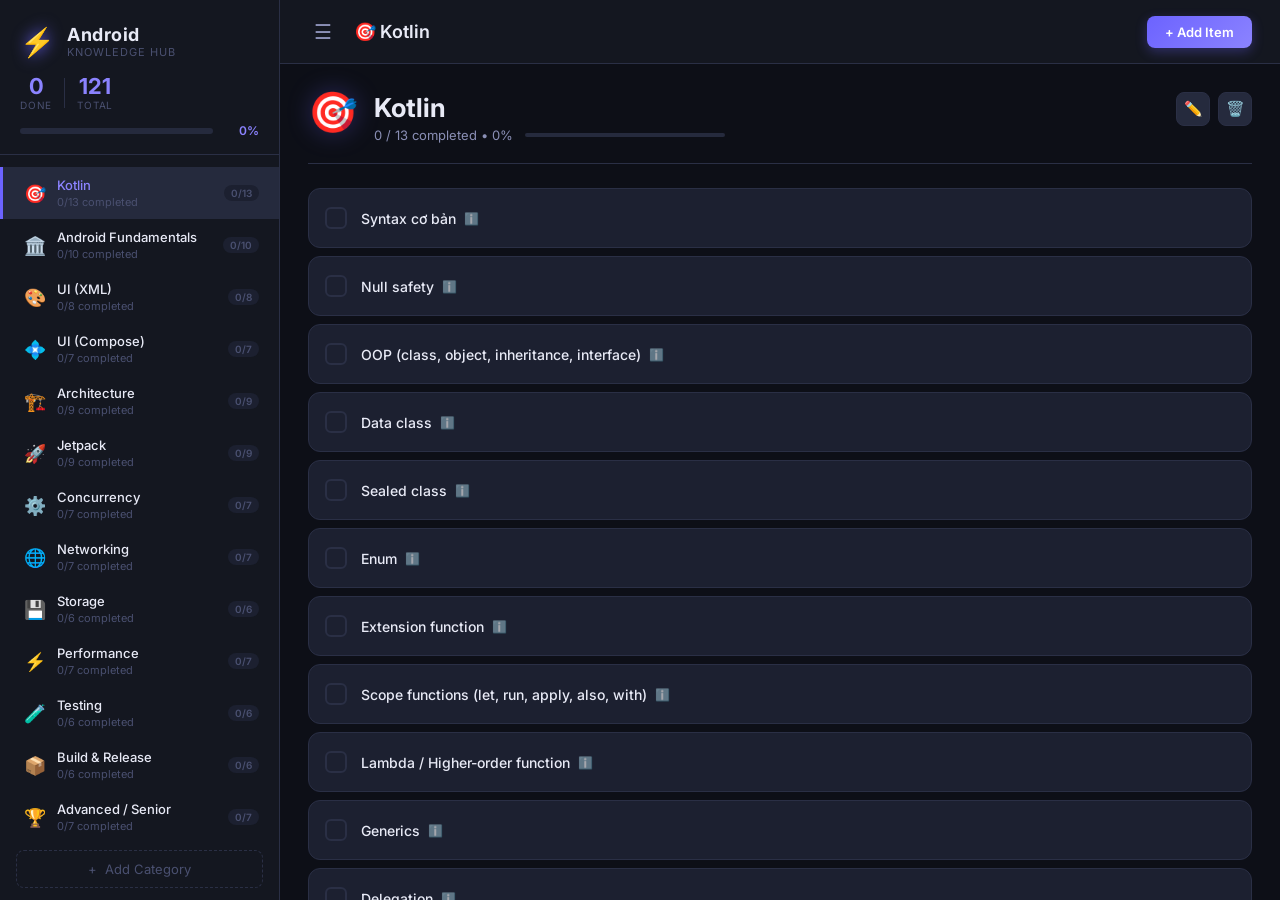
==== client/index.html @ 264c54b3 "feat: add design patterns section and improve UI/UX with loading states" ====
<!DOCTYPE html>
<html lang="vi">
<head>
  <meta charset="UTF-8" />
  <meta name="viewport" content="width=device-width, initial-scale=1.0" />
  <title>Android Full Knowledge List</title>
  <link rel="preconnect" href="https://fonts.googleapis.com" />
  <link rel="preconnect" href="https://fonts.gstatic.com" crossorigin />
  <link href="https://fonts.googleapis.com/css2?family=Inter:wght@300;400;500;600;700&family=Fira+Code:wght@400;500&display=swap" rel="stylesheet" />
  <link rel="stylesheet" href="styles/main.css" />
</head>
<body>
  <!-- Sidebar -->
  <aside id="sidebar">
    <div class="sidebar-header">
      <div class="logo">
        <span class="logo-icon">⚡</span>
        <div style="flex: 1;">
          <div class="logo-title">Android</div>
          <div class="logo-sub">Knowledge Hub</div>
        </div>
        <button class="sidebar-close-btn" id="sidebar-close-btn">✕</button>
      </div>
      <div class="sidebar-stats">
        <div class="stat-item">
          <span id="stat-done">0</span>
          <span class="stat-label">Done</span>
        </div>
        <div class="stat-divider"></div>
        <div class="stat-item">
          <span id="stat-total">0</span>
          <span class="stat-label">Total</span>
        </div>
      </div>
      <div class="overall-progress">
        <div class="progress-bar-bg">
          <div class="progress-bar-fill" id="overall-progress-fill"></div>
        </div>
        <span class="progress-pct" id="overall-progress-pct">0%</span>
      </div>
    </div>

    <nav class="sidebar-nav" id="sidebar-nav">
      <!-- JS rendered -->
    </nav>

    <button class="btn-add-category" id="btn-add-category">
      <span>+</span> Add Category
    </button>
  </aside>

  <!-- Main Content -->
  <main id="main">
    <header class="topbar">
      <button class="hamburger" id="hamburger" title="Toggle sidebar">☰</button>
      <div class="topbar-title" id="topbar-title">Select a category</div>
      <div class="topbar-actions">
        <button class="btn-primary" id="btn-add-item">+ Add Item</button>
      </div>
    </header>

    <div class="content-area" id="content-area">
      <div class="welcome-screen">
        <div class="welcome-icon">📱</div>
        <h1>Android Full Knowledge List</h1>
        <p>Chọn một danh mục bên trái để xem và quản lý danh sách kiến thức.</p>
      </div>
    </div>
  </main>

  <!-- Modal: Add / Edit Item -->
  <div class="modal-overlay" id="modal-item" role="dialog" aria-modal="true">
    <div class="modal">
      <div class="modal-header">
        <h2 id="modal-item-title">Add Item</h2>
        <button class="modal-close" id="modal-item-close">✕</button>
      </div>
      <div class="modal-body">
        <label class="form-label">Tên mục <span class="required">*</span></label>
        <input class="form-input" type="text" id="item-name-input" placeholder="Nhập tên kiến thức..." />
        <label class="form-label" style="margin-top:16px">Ghi chú / Note</label>
        <textarea class="form-textarea" id="item-note-input" placeholder="Ghi chú chi tiết, ví dụ, link tham khảo..."></textarea>
      </div>
      <div class="modal-footer">
        <button class="btn-secondary" id="modal-item-cancel">Hủy</button>
        <button class="btn-primary" id="modal-item-save">Lưu</button>
      </div>
    </div>
  </div>

  <!-- Modal: Note Viewer -->
  <div class="modal-overlay" id="modal-note" role="dialog" aria-modal="true">
    <div class="modal modal-note-view">
      <div class="modal-header">
        <h2 id="modal-note-title">Note</h2>
        <button class="modal-close" id="modal-note-close">✕</button>
      </div>
      <div class="modal-body">
        <div class="note-content" id="modal-note-content"></div>
      </div>
      <div class="modal-footer">
        <button class="btn-primary" id="modal-note-edit">Sửa</button>
      </div>
    </div>
  </div>

  <!-- Modal: Add / Edit Category -->
  <div class="modal-overlay" id="modal-category" role="dialog" aria-modal="true">
    <div class="modal">
      <div class="modal-header">
        <h2 id="modal-category-title">Add Category</h2>
        <button class="modal-close" id="modal-category-close">✕</button>
      </div>
      <div class="modal-body">
        <label class="form-label">Tên danh mục <span class="required">*</span></label>
        <input class="form-input" type="text" id="category-name-input" placeholder="Nhập tên danh mục..." />
        <label class="form-label" style="margin-top:16px">Biểu tượng (emoji)</label>
        <input class="form-input" type="text" id="category-icon-input" placeholder="📦" maxlength="4" />
      </div>
      <div class="modal-footer">
        <button class="btn-secondary" id="modal-category-cancel">Hủy</button>
        <button class="btn-primary" id="modal-category-save">Lưu</button>
      </div>
    </div>
  </div>

  <!-- Confirm Delete -->
  <div class="modal-overlay" id="modal-confirm" role="dialog" aria-modal="true">
    <div class="modal modal-sm">
      <div class="modal-header">
        <h2>Xác nhận xoá</h2>
        <button class="modal-close" id="modal-confirm-close">✕</button>
      </div>
      <div class="modal-body">
        <p id="modal-confirm-msg">Bạn có chắc muốn xoá mục này?</p>
      </div>
      <div class="modal-footer">
        <button class="btn-secondary" id="modal-confirm-cancel">Hủy</button>
        <button class="btn-danger" id="modal-confirm-ok">Xoá</button>
      </div>
    </div>
  </div>

  <!-- Modal: Item Detail -->
  <div class="modal-overlay" id="modal-detail" role="dialog" aria-modal="true">
    <div class="modal modal-detail-view">
      <div class="modal-header detail-header">
        <div class="detail-header-left">
          <span class="detail-badge">📖 Chi tiết</span>
          <h2 id="modal-detail-title">Detail</h2>
        </div>
        <button class="modal-close" id="modal-detail-close">✕</button>
      </div>
      <div class="modal-body detail-body">
        <div class="detail-summary-box" id="detail-summary-box">
          <p id="detail-summary"></p>
        </div>
        <div class="detail-section" id="detail-points-section">
          <h3 class="detail-section-title">⚡ Điểm quan trọng</h3>
          <ul class="detail-points" id="detail-points"></ul>
        </div>
        <div class="detail-section" id="detail-tips-section">
          <h3 class="detail-section-title">🎯 Interview Tips</h3>
          <ul class="detail-tips" id="detail-tips"></ul>
          <button class="btn-secondary btn-sm" id="btn-add-tip" style="margin-top: 12px; font-size: 12px;">+ Thêm câu hỏi interview</button>
        </div>
        <div class="detail-link-row">
          <a id="detail-source-link" href="#" target="_blank" rel="noopener" class="detail-link">
            🔗 Xem tài liệu đầy đủ →
          </a>
        </div>
      </div>
    </div>
  </div>

  <!-- Modal: Generic Input (For Custom Tips & Answers) -->
  <div class="modal-overlay" id="modal-input" role="dialog" aria-modal="true">
    <div class="modal">
      <div class="modal-header">
        <h2 id="modal-input-title">Input Dialog</h2>
        <button class="modal-close" id="modal-input-close">✕</button>
      </div>
      <div class="modal-body">
        <label class="form-label" id="modal-input-label">Nội dung <span class="required">*</span></label>
        <textarea class="form-textarea" id="modal-input-textarea" placeholder="Nhập văn bản..."></textarea>
      </div>
      <div class="modal-footer">
        <button class="btn-secondary" id="modal-input-cancel">Hủy</button>
        <button class="btn-primary" id="modal-input-save">Lưu</button>
      </div>
    </div>
  </div>

  <!-- Loading Overlay -->
  <div class="loading-overlay" id="loading-overlay">
    <div class="spinner"></div>
    <div class="loading-text" id="loading-text">Đang tải dữ liệu...</div>
  </div>

  <!-- Toast -->
  <div class="toast" id="toast"></div>

  <script type="module" src="src/data/defaultData.js"></script>
  <script type="module" src="src/data/itemDetails.js"></script>
  <script type="module" src="src/app.js"></script>
</body>
</html>
---- client/styles/main.css ----
/* =============================================
   RESET & BASE
   ============================================= */
*, *::before, *::after { box-sizing: border-box; margin: 0; padding: 0; }

:root {
  --bg-base:       #0d0f17;
  --bg-surface:    #141720;
  --bg-card:       #1c2030;
  --bg-hover:      #252a3d;
  --border:        #2a2f45;
  --accent:        #6c63ff;
  --accent-light:  #8b83ff;
  --accent-glow:   rgba(108, 99, 255, 0.3);
  --green:         #22d3a0;
  --green-light:   rgba(34, 211, 160, 0.15);
  --red:           #ff5470;
  --red-light:     rgba(255, 84, 112, 0.15);
  --yellow:        #fbbf24;
  --text-primary:  #e8eaf6;
  --text-secondary:#8a8fb5;
  --text-muted:    #4a5070;
  --sidebar-w:     280px;
  --radius-sm:     8px;
  --radius-md:     12px;
  --radius-lg:     16px;
  --transition:    0.2s ease;
}

html { font-size: 16px; }

body {
  font-family: 'Inter', sans-serif;
  background: var(--bg-base);
  color: var(--text-primary);
  display: flex;
  height: 100vh;
  overflow: hidden;
}

/* =============================================
   SCROLLBAR
   ============================================= */
::-webkit-scrollbar { width: 6px; height: 6px; }
::-webkit-scrollbar-track { background: transparent; }
::-webkit-scrollbar-thumb { background: var(--border); border-radius: 3px; }
::-webkit-scrollbar-thumb:hover { background: var(--text-muted); }

/* =============================================
   SIDEBAR
   ============================================= */
#sidebar {
  width: var(--sidebar-w);
  min-width: var(--sidebar-w);
  background: var(--bg-surface);
  border-right: 1px solid var(--border);
  display: flex;
  flex-direction: column;
  transition: transform var(--transition), width var(--transition);
  z-index: 100;
  overflow: hidden;
}

#sidebar.collapsed {
  transform: translateX(calc(-1 * var(--sidebar-w)));
  min-width: 0;
  width: 0;
}

.sidebar-header {
  padding: 24px 20px 16px;
  border-bottom: 1px solid var(--border);
}

.logo {
  display: flex;
  align-items: center;
  gap: 12px;
  margin-bottom: 16px;
}

.logo-icon {
  font-size: 28px;
  filter: drop-shadow(0 0 8px var(--accent));
}

.logo-title {
  font-size: 18px;
  font-weight: 700;
  color: var(--text-primary);
  letter-spacing: 0.5px;
}

.logo-sub {
  font-size: 11px;
  color: var(--text-muted);
  letter-spacing: 1px;
  text-transform: uppercase;
}

.sidebar-close-btn {
  display: none; /* Hidden by default */
  background: none;
  border: none;
  color: var(--text-muted);
  font-size: 20px;
  cursor: pointer;
  padding: 4px;
  line-height: 1;
  transition: color var(--transition);
}

.sidebar-close-btn:hover {
  color: var(--text-primary);
}

@media (max-width: 640px) {
  .sidebar-close-btn {
    display: block;
  }
}

.sidebar-stats {
  display: flex;
  align-items: center;
  gap: 12px;
  margin-bottom: 12px;
}

.stat-item {
  display: flex;
  flex-direction: column;
  align-items: center;
}

.stat-item span:first-child {
  font-size: 22px;
  font-weight: 700;
  color: var(--accent-light);
  line-height: 1;
}

.stat-label {
  font-size: 10px;
  color: var(--text-muted);
  text-transform: uppercase;
  letter-spacing: 0.8px;
  margin-top: 2px;
}

.stat-divider {
  width: 1px;
  height: 30px;
  background: var(--border);
  flex-shrink: 0;
}

.overall-progress {
  display: flex;
  align-items: center;
  gap: 10px;
}

.progress-bar-bg {
  flex: 1;
  height: 6px;
  background: var(--bg-hover);
  border-radius: 3px;
  overflow: hidden;
}

.progress-bar-fill {
  height: 100%;
  background: linear-gradient(90deg, var(--accent), var(--accent-light));
  border-radius: 3px;
  width: 0%;
  transition: width 0.5s ease;
}

.progress-pct {
  font-size: 12px;
  font-weight: 600;
  color: var(--accent-light);
  min-width: 36px;
  text-align: right;
}

.sidebar-nav {
  flex: 1;
  overflow-y: auto;
  padding: 12px 0;
}

.nav-item {
  display: flex;
  align-items: center;
  gap: 10px;
  padding: 10px 20px;
  cursor: pointer;
  border-left: 3px solid transparent;
  transition: all var(--transition);
  position: relative;
}

.nav-item:hover {
  background: var(--bg-hover);
}

.nav-item.active {
  background: var(--bg-hover);
  border-left-color: var(--accent);
}

.nav-item-icon {
  font-size: 18px;
  flex-shrink: 0;
  width: 24px;
  text-align: center;
}

.nav-item-info {
  flex: 1;
  min-width: 0;
}

.nav-item-name {
  font-size: 13px;
  font-weight: 500;
  color: var(--text-primary);
  white-space: nowrap;
  overflow: hidden;
  text-overflow: ellipsis;
}

.nav-item.active .nav-item-name {
  color: var(--accent-light);
}

.nav-item-progress {
  font-size: 11px;
  color: var(--text-muted);
  margin-top: 2px;
}

.nav-badge {
  font-size: 10px;
  font-weight: 600;
  padding: 2px 7px;
  border-radius: 10px;
  background: var(--bg-card);
  color: var(--text-muted);
  flex-shrink: 0;
}

.nav-badge.done {
  background: var(--green-light);
  color: var(--green);
}

.btn-add-category {
  margin: 12px 16px;
  padding: 10px 16px;
  background: transparent;
  border: 1px dashed var(--border);
  border-radius: var(--radius-sm);
  color: var(--text-muted);
  font-size: 13px;
  font-family: 'Inter', sans-serif;
  cursor: pointer;
  display: flex;
  align-items: center;
  justify-content: center;
  gap: 8px;
  transition: all var(--transition);
  flex-shrink: 0;
}

.btn-add-category:hover {
  border-color: var(--accent);
  color: var(--accent-light);
  background: var(--accent-glow);
}

/* =============================================
   MAIN CONTENT
   ============================================= */
#main {
  flex: 1;
  display: flex;
  flex-direction: column;
  overflow: hidden;
  min-width: 0;
}

.topbar {
  display: flex;
  align-items: center;
  gap: 16px;
  padding: 0 28px;
  height: 64px;
  background: var(--bg-surface);
  border-bottom: 1px solid var(--border);
  flex-shrink: 0;
}

.hamburger {
  background: none;
  border: none;
  color: var(--text-secondary);
  font-size: 20px;
  cursor: pointer;
  padding: 6px;
  border-radius: var(--radius-sm);
  transition: all var(--transition);
  line-height: 1;
}

.hamburger:hover { background: var(--bg-hover); color: var(--text-primary); }

.topbar-title {
  flex: 1;
  font-size: 18px;
  font-weight: 600;
  color: var(--text-primary);
}

.topbar-actions { display: flex; gap: 10px; align-items: center; }

.content-area {
  flex: 1;
  overflow-y: auto;
  padding: 28px;
}

/* =============================================
   WELCOME SCREEN
   ============================================= */
.welcome-screen {
  display: flex;
  flex-direction: column;
  align-items: center;
  justify-content: center;
  height: 100%;
  text-align: center;
  opacity: 0.5;
}

.welcome-icon { font-size: 64px; margin-bottom: 20px; }
.welcome-screen h1 { font-size: 24px; font-weight: 600; margin-bottom: 12px; }
.welcome-screen p { font-size: 14px; color: var(--text-secondary); }

/* =============================================
   CATEGORY HEADER
   ============================================= */
.category-header {
  display: flex;
  align-items: flex-start;
  gap: 16px;
  margin-bottom: 24px;
  padding-bottom: 20px;
  border-bottom: 1px solid var(--border);
}

.category-header-icon {
  font-size: 40px;
  line-height: 1;
  filter: drop-shadow(0 0 12px var(--accent-glow));
}

.category-header-info { flex: 1; }

.category-header-name {
  font-size: 26px;
  font-weight: 700;
  margin-bottom: 4px;
}

.category-header-meta {
  font-size: 13px;
  color: var(--text-secondary);
  display: flex;
  align-items: center;
  gap: 12px;
}

.cat-progress-bar {
  flex: 1;
  max-width: 200px;
  height: 4px;
  background: var(--bg-hover);
  border-radius: 2px;
  overflow: hidden;
}

.cat-progress-fill {
  height: 100%;
  background: linear-gradient(90deg, var(--accent), var(--green));
  border-radius: 2px;
  transition: width 0.5s ease;
}

.category-actions {
  display: flex;
  gap: 8px;
  align-items: center;
}

/* =============================================
   CHECKLIST ITEMS
   ============================================= */
.checklist {
  display: flex;
  flex-direction: column;
  gap: 8px;
}

.check-item {
  display: flex;
  align-items: center;
  gap: 14px;
  padding: 14px 16px;
  background: var(--bg-card);
  border: 1px solid var(--border);
  border-radius: var(--radius-md);
  transition: all var(--transition);
  cursor: default;
  animation: itemIn 0.25s ease;
}

@keyframes itemIn {
  from { opacity: 0; transform: translateY(8px); }
  to   { opacity: 1; transform: translateY(0); }
}

.check-item:hover {
  border-color: var(--accent);
  background: var(--bg-hover);
  box-shadow: 0 0 0 1px var(--accent-glow);
}

.check-item.done-item {
  opacity: 0.6;
}

.check-item.done-item .item-name {
  text-decoration: line-through;
  color: var(--text-muted);
}

/* Checkbox */
.checkbox {
  width: 22px;
  height: 22px;
  border-radius: 6px;
  border: 2px solid var(--border);
  background: transparent;
  cursor: pointer;
  flex-shrink: 0;
  display: flex;
  align-items: center;
  justify-content: center;
  transition: all var(--transition);
  font-size: 13px;
  color: transparent;
}

.checkbox:hover { border-color: var(--accent); }

.check-item.done-item .checkbox {
  background: var(--green);
  border-color: var(--green);
  color: #fff;
}

.item-body {
  flex: 1;
  min-width: 0;
}

.item-name {
  font-size: 14px;
  font-weight: 500;
  color: var(--text-primary);
  display: flex;
  align-items: center;
  gap: 8px;
}

.item-note-preview {
  font-size: 12px;
  color: var(--text-muted);
  margin-top: 4px;
  white-space: nowrap;
  overflow: hidden;
  text-overflow: ellipsis;
  font-style: italic;
}

.note-badge {
  display: inline-flex;
  align-items: center;
  gap: 4px;
  font-size: 10px;
  padding: 2px 7px;
  border-radius: 10px;
  background: rgba(251, 191, 36, 0.15);
  color: var(--yellow);
  font-weight: 500;
  flex-shrink: 0;
}

.item-actions {
  display: flex;
  gap: 4px;
  opacity: 0;
  transition: opacity var(--transition);
}

.check-item:hover .item-actions { opacity: 1; }

.action-btn {
  width: 30px;
  height: 30px;
  border: none;
  border-radius: var(--radius-sm);
  background: transparent;
  color: var(--text-muted);
  cursor: pointer;
  display: flex;
  align-items: center;
  justify-content: center;
  font-size: 14px;
  transition: all var(--transition);
}

.action-btn:hover { background: var(--bg-hover); color: var(--text-primary); }
.action-btn.note:hover { color: var(--yellow); }
.action-btn.edit:hover { color: var(--accent-light); }
.action-btn.del:hover { color: var(--red); background: var(--red-light); }

/* =============================================
   BUTTONS
   ============================================= */
.btn-primary {
  padding: 8px 18px;
  background: linear-gradient(135deg, var(--accent), var(--accent-light));
  color: #fff;
  border: none;
  border-radius: var(--radius-sm);
  font-size: 13px;
  font-weight: 600;
  font-family: 'Inter', sans-serif;
  cursor: pointer;
  transition: all var(--transition);
  box-shadow: 0 4px 12px var(--accent-glow);
}

.btn-primary:hover {
  transform: translateY(-1px);
  box-shadow: 0 6px 18px var(--accent-glow);
}

.btn-secondary {
  padding: 8px 18px;
  background: var(--bg-hover);
  color: var(--text-secondary);
  border: 1px solid var(--border);
  border-radius: var(--radius-sm);
  font-size: 13px;
  font-weight: 500;
  font-family: 'Inter', sans-serif;
  cursor: pointer;
  transition: all var(--transition);
}

.btn-secondary:hover { border-color: var(--text-secondary); color: var(--text-primary); }

.btn-danger {
  padding: 8px 18px;
  background: var(--red-light);
  color: var(--red);
  border: 1px solid var(--red);
  border-radius: var(--radius-sm);
  font-size: 13px;
  font-weight: 600;
  font-family: 'Inter', sans-serif;
  cursor: pointer;
  transition: all var(--transition);
}

.btn-danger:hover { background: var(--red); color: #fff; }

.btn-icon {
  width: 34px;
  height: 34px;
  border: 1px solid var(--border);
  border-radius: var(--radius-sm);
  background: var(--bg-hover);
  color: var(--text-secondary);
  font-size: 15px;
  cursor: pointer;
  display: flex;
  align-items: center;
  justify-content: center;
  transition: all var(--transition);
}

.btn-icon:hover { border-color: var(--text-secondary); color: var(--text-primary); }
.btn-icon.del:hover { border-color: var(--red); color: var(--red); background: var(--red-light); }
.btn-icon.edit-cat:hover { border-color: var(--accent); color: var(--accent-light); }

/* =============================================
   MODAL
   ============================================= */
.modal-overlay {
  position: fixed;
  inset: 0;
  background: rgba(0,0,0,0.7);
  backdrop-filter: blur(4px);
  z-index: 1000;
  display: flex;
  align-items: center;
  justify-content: center;
  opacity: 0;
  pointer-events: none;
  transition: opacity var(--transition);
}

.modal-overlay.open {
  opacity: 1;
  pointer-events: all;
}

#modal-confirm, #modal-input {
  z-index: 1100;
}

.modal {
  background: var(--bg-card);
  border: 1px solid var(--border);
  border-radius: var(--radius-lg);
  width: 90%;
  max-width: 520px;
  box-shadow: 0 20px 60px rgba(0,0,0,0.5);
  transform: scale(0.95) translateY(10px);
  transition: transform 0.25s ease;
}

.modal-overlay.open .modal {
  transform: scale(1) translateY(0);
}

.modal-sm { max-width: 400px; }
.modal-note-view { max-width: 560px; }

.modal-header {
  display: flex;
  align-items: center;
  justify-content: space-between;
  padding: 20px 24px;
  border-bottom: 1px solid var(--border);
}

.modal-header h2 {
  font-size: 17px;
  font-weight: 600;
}

.modal-close {
  width: 30px;
  height: 30px;
  background: none;
  border: none;
  color: var(--text-muted);
  font-size: 16px;
  cursor: pointer;
  border-radius: var(--radius-sm);
  display: flex;
  align-items: center;
  justify-content: center;
  transition: all var(--transition);
}

.modal-close:hover { background: var(--bg-hover); color: var(--text-primary); }

.modal-body {
  padding: 20px 24px;
}

.modal-footer {
  display: flex;
  justify-content: flex-end;
  gap: 10px;
  padding: 16px 24px;
  border-top: 1px solid var(--border);
}

/* Form */
.form-label {
  display: block;
  font-size: 12px;
  font-weight: 600;
  text-transform: uppercase;
  letter-spacing: 0.8px;
  color: var(--text-secondary);
  margin-bottom: 8px;
}

.required { color: var(--red); }

.form-input {
  width: 100%;
  padding: 10px 14px;
  background: var(--bg-hover);
  border: 1px solid var(--border);
  border-radius: var(--radius-sm);
  color: var(--text-primary);
  font-size: 14px;
  font-family: 'Inter', sans-serif;
  transition: border-color var(--transition);
  outline: none;
}

.form-input:focus { border-color: var(--accent); box-shadow: 0 0 0 3px var(--accent-glow); }

.form-textarea {
  width: 100%;
  padding: 10px 14px;
  background: var(--bg-hover);
  border: 1px solid var(--border);
  border-radius: var(--radius-sm);
  color: var(--text-primary);
  font-size: 14px;
  font-family: 'Inter', sans-serif;
  resize: vertical;
  min-height: 140px;
  outline: none;
  transition: border-color var(--transition);
  line-height: 1.6;
}

.form-textarea:focus { border-color: var(--accent); box-shadow: 0 0 0 3px var(--accent-glow); }

/* Note view */
.note-content {
  font-size: 14px;
  color: var(--text-primary);
  line-height: 1.7;
  white-space: pre-wrap;
  background: var(--bg-hover);
  padding: 16px;
  border-radius: var(--radius-sm);
  border: 1px solid var(--border);
  min-height: 80px;
  font-family: 'Inter', sans-serif;
}

/* =============================================
   TOAST
   ============================================= */
.toast {
  position: fixed;
  bottom: 24px;
  left: 50%;
  transform: translateX(-50%) translateY(20px);
  background: var(--bg-card);
  border: 1px solid var(--border);
  color: var(--text-primary);
  padding: 10px 20px;
  border-radius: 999px;
  font-size: 13px;
  font-weight: 500;
  opacity: 0;
  pointer-events: none;
  transition: all 0.3s ease;
  box-shadow: 0 8px 24px rgba(0,0,0,0.4);
  z-index: 2000;
  white-space: nowrap;
}

.toast.show {
  opacity: 1;
  transform: translateX(-50%) translateY(0);
}

.toast.success { border-color: var(--green); color: var(--green); }
.toast.error   { border-color: var(--red);   color: var(--red);   }

/* =============================================
   DETAIL MODAL
   ============================================= */
.modal-detail-view {
  max-width: 600px;
  max-height: 85vh;
  display: flex;
  flex-direction: column;
}

.modal-detail-view .modal-body {
  overflow-y: auto;
  flex: 1;
}

.detail-header {
  background: linear-gradient(135deg, rgba(108,99,255,0.15), rgba(34,211,160,0.08));
  border-radius: var(--radius-lg) var(--radius-lg) 0 0;
}

.detail-header-left {
  display: flex;
  flex-direction: column;
  gap: 4px;
}

.detail-badge {
  font-size: 10px;
  font-weight: 700;
  text-transform: uppercase;
  letter-spacing: 1px;
  color: var(--accent-light);
  padding: 2px 8px;
  background: var(--accent-glow);
  border-radius: 8px;
  align-self: flex-start;
}

.detail-summary-box {
  background: linear-gradient(135deg, rgba(108,99,255,0.08), rgba(34,211,160,0.05));
  border: 1px solid rgba(108,99,255,0.25);
  border-radius: var(--radius-md);
  padding: 14px 16px;
  margin-bottom: 18px;
}

.detail-summary-box p {
  font-size: 14px;
  line-height: 1.7;
  color: var(--text-primary);
}

.detail-section {
  margin-bottom: 16px;
}

.detail-section-title {
  font-size: 12px;
  font-weight: 700;
  text-transform: uppercase;
  letter-spacing: 0.8px;
  color: var(--text-secondary);
  margin-bottom: 10px;
}

.detail-points,
.detail-tips {
  list-style: none;
  display: flex;
  flex-direction: column;
  gap: 12px;
}

.detail-points li {
  font-size: 13.5px;
  color: var(--text-primary);
  line-height: 1.5;
  padding-left: 20px;
  position: relative;
}

.detail-points li::before {
  content: '⚡';
  position: absolute;
  left: 0;
  font-size: 12px;
}

.tip-item {
  display: flex;
  flex-direction: column;
  background: rgba(251,191,36,0.08);
  border-left: 3px solid var(--yellow);
  border-radius: 0 var(--radius-sm) var(--radius-sm) 0;
  overflow: hidden;
  transition: all var(--transition);
}

.tip-item:hover {
  background: rgba(251,191,36,0.12);
}

.tip-question-row {
  display: flex;
  align-items: flex-start;
  justify-content: space-between;
  padding: 10px 12px;
  gap: 12px;
}

.tip-question-text {
  font-size: 13.5px;
  color: var(--yellow);
  line-height: 1.5;
  flex: 1;
}

.tip-actions {
  display: flex;
  gap: 4px;
  opacity: 0;
  transition: opacity var(--transition);
}

.tip-item:hover .tip-actions {
  opacity: 1;
}

.tip-answer-box {
  padding: 10px 12px;
  background: rgba(0,0,0,0.2);
  border-top: 1px solid rgba(251,191,36,0.1);
  font-size: 13px;
  color: var(--text-primary);
  line-height: 1.6;
  white-space: pre-wrap;
  font-family: 'Inter', sans-serif;
}

.btn-sm {
  padding: 6px 12px;
  font-size: 12px;
}

.detail-link-row {
  margin-top: 18px;
  padding-top: 16px;
  border-top: 1px solid var(--border);
  text-align: right;
}

.detail-link {
  font-size: 13px;
  font-weight: 600;
  color: var(--accent-light);
  text-decoration: none;
  display: inline-flex;
  align-items: center;
  gap: 6px;
  padding: 8px 16px;
  background: var(--accent-glow);
  border: 1px solid rgba(108,99,255,0.4);
  border-radius: var(--radius-sm);
  transition: all var(--transition);
}

.detail-link:hover {
  background: rgba(108,99,255,0.3);
  transform: translateY(-1px);
  box-shadow: 0 4px 12px var(--accent-glow);
}

/* Detail indicator on item name */
.item-name.has-detail {
  cursor: pointer;
}

.item-name.has-detail:hover {
  color: var(--accent-light);
}

.detail-indicator {
  font-size: 12px;
  opacity: 0.6;
  transition: opacity var(--transition);
}

.item-name.has-detail:hover .detail-indicator {
  opacity: 1;
}

/* Info action button */
.action-btn.info:hover {
  color: var(--accent-light);
  background: var(--accent-glow);
}

/* =============================================
   RESPONSIVE
   ============================================= */
@media (max-width: 640px) {
  #sidebar {
    position: fixed;
    height: 100%;
    top: 0;
    left: 0;
    box-shadow: 10px 0 30px rgba(0,0,0,0.5);
    z-index: 1001; /* Above topbar */
  }

  /* Make sure sidebar starts collapsed on mobile */
  #sidebar.collapsed { 
    transform: translateX(-100%); 
    width: var(--sidebar-w); 
    min-width: var(--sidebar-w); 
    visibility: hidden;
  }

  #sidebar:not(.collapsed) {
    transform: translateX(0);
    visibility: visible;
  }

  /* Add an overlay effect when sidebar is open */
  #sidebar:not(.collapsed)::after {
    content: '';
    position: fixed;
    inset: 0;
    left: var(--sidebar-w);
    background: rgba(0,0,0,0.4);
    backdrop-filter: blur(2px);
    z-index: -1;
    pointer-events: none;
  }

  .content-area { padding: 16px; }
  .topbar { padding: 0 16px; }
  
  .category-header {
    flex-direction: column;
    gap: 12px;
  }
  
  .category-header-icon { font-size: 32px; }
  .category-header-name { font-size: 20px; }
  
  .topbar-title {
    font-size: 15px;
    white-space: nowrap;
    overflow: hidden;
    text-overflow: ellipsis;
  }
  
  .modal {
    width: 95%;
    max-height: 90vh;
    overflow-y: auto;
  }
}
/* =============================================
   DESIGN PATTERNS SPECIALIZED UI
   ============================================= */
.pattern-grid {
  display: grid;
  grid-template-columns: repeat(auto-fill, minmax(280px, 1fr));
  gap: 16px;
  animation: fadeIn 0.4s ease;
}

.pattern-card {
  background: var(--bg-card);
  border: 1px solid var(--border);
  border-radius: var(--radius-md);
  padding: 20px;
  transition: all var(--transition);
  display: flex;
  flex-direction: column;
  gap: 12px;
  position: relative;
  overflow: hidden;
}

.pattern-card::before {
  content: '';
  position: absolute;
  top: 0;
  left: 0;
  width: 4px;
  height: 0;
  background: var(--accent);
  transition: height var(--transition);
}

.pattern-card:hover {
  transform: translateY(-4px);
  border-color: var(--accent);
  box-shadow: 0 8px 24px rgba(0,0,0,0.3);
}

.pattern-card:hover::before {
  height: 100%;
}

.pattern-card.done-pattern {
  opacity: 0.7;
}

.pattern-card-header {
  display: flex;
  justify-content: space-between;
  align-items: flex-start;
}

.pattern-type-tag {
  font-size: 10px;
  font-weight: 700;
  text-transform: uppercase;
  padding: 2px 8px;
  border-radius: 4px;
  letter-spacing: 0.5px;
}

.type-creational { background: rgba(79, 142, 247, 0.15); color: #4f8ef7; }
.type-structural  { background: rgba(67, 217, 162, 0.15); color: #43d9a2; }
.type-behavioral  { background: rgba(199, 125, 255, 0.15); color: #c77dff; }

.pattern-card-title {
  font-size: 16px;
  font-weight: 700;
  color: var(--text-primary);
}

.pattern-card-summary {
  font-size: 13px;
  color: var(--text-secondary);
  line-height: 1.5;
}

.pattern-card-chips {
  display: flex;
  flex-wrap: wrap;
  gap: 6px;
}

.pattern-chip {
  font-size: 11px;
  background: var(--bg-hover);
  color: var(--text-muted);
  padding: 2px 8px;
  border-radius: 4px;
  border: 1px solid var(--border);
}

.pattern-card-footer {
  margin-top: auto;
  display: flex;
  justify-content: space-between;
  align-items: center;
  padding-top: 12px;
  border-top: 1px solid var(--border);
}

.pattern-check-btn {
  width: 24px;
  height: 24px;
  border-radius: 50%;
  border: 2px solid var(--border);
  display: flex;
  align-items: center;
  justify-content: center;
  cursor: pointer;
  font-size: 12px;
  color: transparent;
  transition: all var(--transition);
}

.pattern-card.done-pattern .pattern-check-btn {
  background: var(--green);
  border-color: var(--green);
  color: #fff;
}

.pattern-action-btns {
  display: flex;
  gap: 8px;
}

@keyframes fadeIn {
  from { opacity: 0; transform: scale(0.98); }
  to { opacity: 1; transform: scale(1); }
}

/* Code Sample in Detail Modal */
#detail-code-section {
  margin-top: 20px;
}
.detail-code {
  background: #0f1117;
  border: 1px solid var(--border);
  border-radius: var(--radius-sm);
  padding: 16px;
  font-family: 'Fira Code', monospace;
  font-size: 13px;
  line-height: 1.5;
  color: #a9b7d6;
  overflow-x: auto;
  white-space: pre;
}

/* =============================================
   LOADING STATES & SKELETONS
   ============================================= */
.loading-overlay {
  position: fixed;
  inset: 0;
  background: rgba(13, 15, 23, 0.8);
  backdrop-filter: blur(8px);
  z-index: 3000;
  display: flex;
  flex-direction: column;
  align-items: center;
  justify-content: center;
  opacity: 0;
  pointer-events: none;
  transition: opacity 0.3s ease;
}

.loading-overlay.active {
  opacity: 1;
  pointer-events: all;
}

.spinner {
  width: 48px;
  height: 48px;
  border: 4px solid var(--border);
  border-top-color: var(--accent);
  border-radius: 50%;
  animation: spin 1s linear infinite;
  margin-bottom: 16px;
}

@keyframes spin {
  to { transform: rotate(360deg); }
}

.loading-text {
  font-size: 14px;
  color: var(--text-secondary);
  font-weight: 500;
  letter-spacing: 0.5px;
}

/* Skeleton Loading */
.skeleton {
  background: linear-gradient(90deg, var(--bg-card) 25%, var(--bg-hover) 50%, var(--bg-card) 75%);
  background-size: 200% 100%;
  animation: skeleton-loading 1.5s infinite;
  border-radius: var(--radius-sm);
}

@keyframes skeleton-loading {
  0% { background-position: 200% 0; }
  100% { background-position: -200% 0; }
}

.skeleton-card {
  height: 200px;
  width: 100%;
  border-radius: var(--radius-md);
  margin-bottom: 16px;
}

.skeleton-item {
  height: 60px;
  width: 100%;
  border-radius: var(--radius-md);
  margin-bottom: 8px;
}

/* Local Loading (for sidebar or content area) */
.content-loading {
  position: relative;
  min-height: 200px;
}

.content-loading::after {
  content: '';
  position: absolute;
  inset: 0;
  background: var(--bg-base);
  opacity: 0.5;
  z-index: 5;
}

/* Smooth Transitions */
.fade-up {
  animation: fadeUp 0.4s ease forwards;
}

@keyframes fadeUp {
  from { opacity: 0; transform: translateY(10px); }
  to { opacity: 1; transform: translateY(0); }
}

.blur-in {
  animation: blurIn 0.3s ease forwards;
}

@keyframes blurIn {
  from { filter: blur(4px); opacity: 0.5; }
  to { filter: blur(0); opacity: 1; }
}
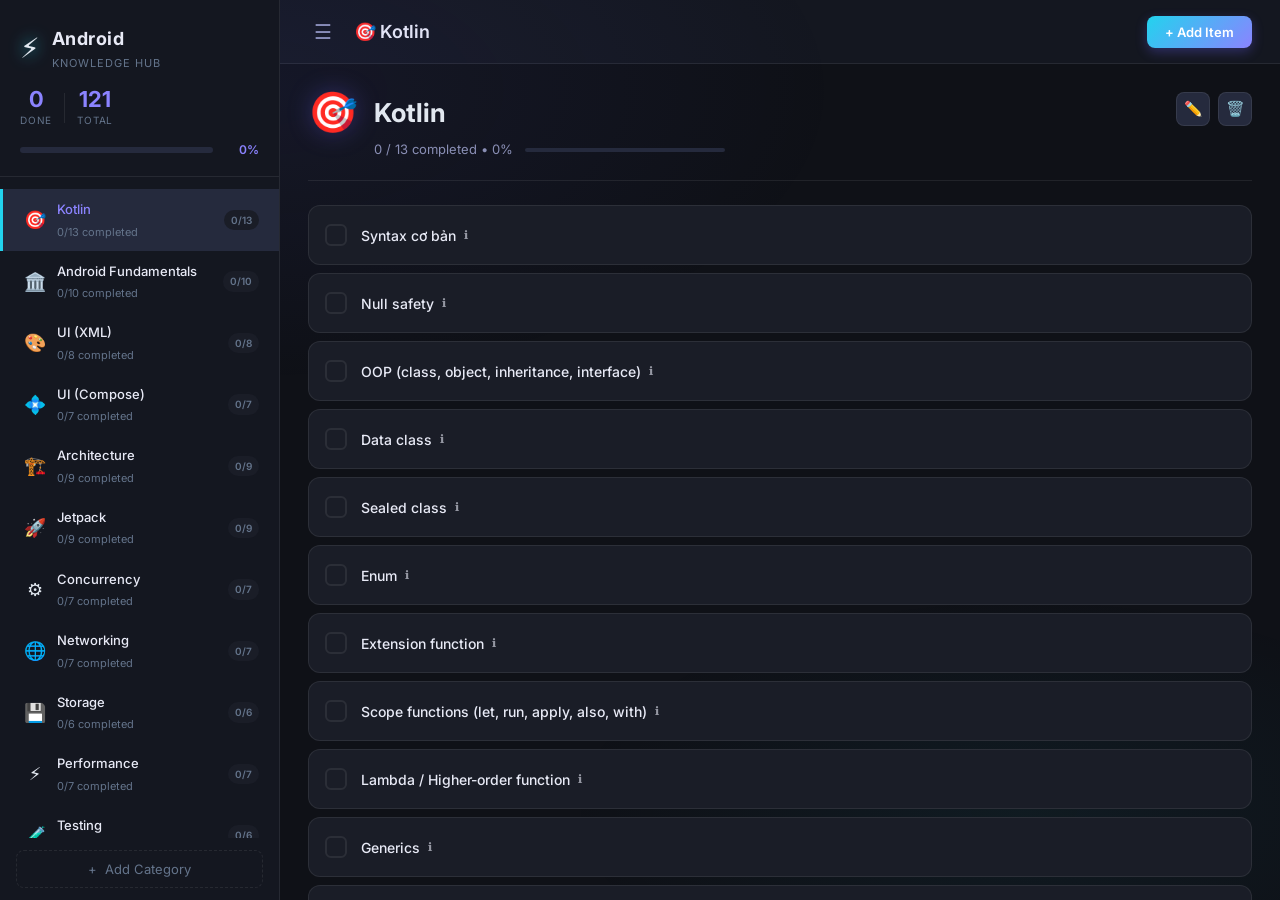
==== commit 91dea333: "feat: transition item details from modal to a dedicated SPA view - Replace `modal-detail` with a new" ====
--- a/client/index.html
+++ b/client/index.html
@@ -6,8 +6,10 @@
   <title>Android Full Knowledge List</title>
   <link rel="preconnect" href="https://fonts.googleapis.com" />
   <link rel="preconnect" href="https://fonts.gstatic.com" crossorigin />
+  <link rel="icon" href="data:image/svg+xml,<svg xmlns=%22http://www.w3.org/2000/svg%22 viewBox=%220 0 100 100%22><text y=%22.9em%22 font-size=%2290%22>⚡</text></svg>">
   <link href="https://fonts.googleapis.com/css2?family=Inter:wght@300;400;500;600;700&family=Fira+Code:wght@400;500&display=swap" rel="stylesheet" />
   <link rel="stylesheet" href="styles/main.css" />
+  <link rel="stylesheet" href="styles/detail.css" />
 </head>
 <body>
   <!-- Sidebar -->
@@ -65,6 +67,24 @@
         <h1>Android Full Knowledge List</h1>
         <p>Chọn một danh mục bên trái để xem và quản lý danh sách kiến thức.</p>
       </div>
+    </div>
+    
+    <div class="detail-page" id="detail-page-container" style="display: none;">
+      <!-- Topbar -->
+      <div class="detail-topbar">
+        <button class="btn-back" id="btn-back-spa">← Quay lại</button>
+        <div class="detail-breadcrumb" id="detail-breadcrumb">Đang tải...</div>
+      </div>
+
+      <!-- Hero Header -->
+      <div class="detail-hero" id="detail-hero">
+        <div class="detail-badge-row" id="detail-badge-row"></div>
+        <h1 class="detail-title" id="detail-title">Đang tải...</h1>
+        <p class="detail-summary-hero" id="detail-summary-hero"></p>
+      </div>
+
+      <!-- Main content sections -->
+      <div id="detail-content"></div>
     </div>
   </main>
 
@@ -141,37 +161,7 @@
     </div>
   </div>
 
-  <!-- Modal: Item Detail -->
-  <div class="modal-overlay" id="modal-detail" role="dialog" aria-modal="true">
-    <div class="modal modal-detail-view">
-      <div class="modal-header detail-header">
-        <div class="detail-header-left">
-          <span class="detail-badge">📖 Chi tiết</span>
-          <h2 id="modal-detail-title">Detail</h2>
-        </div>
-        <button class="modal-close" id="modal-detail-close">✕</button>
-      </div>
-      <div class="modal-body detail-body">
-        <div class="detail-summary-box" id="detail-summary-box">
-          <p id="detail-summary"></p>
-        </div>
-        <div class="detail-section" id="detail-points-section">
-          <h3 class="detail-section-title">⚡ Điểm quan trọng</h3>
-          <ul class="detail-points" id="detail-points"></ul>
-        </div>
-        <div class="detail-section" id="detail-tips-section">
-          <h3 class="detail-section-title">🎯 Interview Tips</h3>
-          <ul class="detail-tips" id="detail-tips"></ul>
-          <button class="btn-secondary btn-sm" id="btn-add-tip" style="margin-top: 12px; font-size: 12px;">+ Thêm câu hỏi interview</button>
-        </div>
-        <div class="detail-link-row">
-          <a id="detail-source-link" href="#" target="_blank" rel="noopener" class="detail-link">
-            🔗 Xem tài liệu đầy đủ →
-          </a>
-        </div>
-      </div>
-    </div>
-  </div>
+  <!-- Removed modal-detail -->
 
   <!-- Modal: Generic Input (For Custom Tips & Answers) -->
   <div class="modal-overlay" id="modal-input" role="dialog" aria-modal="true">
--- a/client/styles/main.css
+++ b/client/styles/main.css
@@ -605,9 +605,75 @@
   transition: all var(--transition);
 }
 
-.btn-icon:hover { border-color: var(--text-secondary); color: var(--text-primary); }
-.btn-icon.del:hover { border-color: var(--red); color: var(--red); background: var(--red-light); }
-.btn-icon.edit-cat:hover { border-color: var(--accent); color: var(--accent-light); }
+.btn-icon:hover { 
+  border-color: var(--text-secondary); 
+  color: var(--text-primary); 
+  transform: translateY(-2px);
+  box-shadow: 0 4px 12px rgba(0,0,0,0.3);
+}
+.btn-icon:active { transform: translateY(0) scale(0.95); }
+.btn-icon.del:hover { border-color: var(--red); color: var(--red); background: var(--red-light); box-shadow: 0 4px 12px var(--red-light); }
+.btn-icon.edit-cat:hover { border-color: var(--accent); color: var(--accent-light); box-shadow: 0 4px 12px var(--accent-glow); }
+
+.category-header .category-actions {
+  display: flex;
+  gap: 8px;
+}
+
+
+.detail-header-left {
+  flex: 1;
+  min-width: 0;
+  z-index: 1;
+}
+
+/* Sidebar Category Actions */
+.nav-item-actions {
+  display: flex;
+  gap: 2px;
+  opacity: 0;
+  transition: opacity var(--transition);
+  position: absolute;
+  right: 10px;
+  top: 50%;
+  transform: translateY(-50%);
+  background: var(--bg-hover);
+  padding: 2px;
+  border-radius: var(--radius-sm);
+  z-index: 10;
+}
+
+.nav-item:hover .nav-item-actions {
+  opacity: 1;
+}
+
+.nav-item:hover .nav-badge {
+  opacity: 0; /* Hide badge when showing actions on hover */
+}
+
+.nav-action-btn {
+  width: 24px;
+  height: 24px;
+  border: none;
+  background: transparent;
+  color: var(--text-muted);
+  cursor: pointer;
+  display: flex;
+  align-items: center;
+  justify-content: center;
+  font-size: 12px;
+  border-radius: 4px;
+  transition: all var(--transition);
+}
+
+.nav-action-btn:hover {
+  background: var(--bg-card);
+  color: var(--text-primary);
+  transform: scale(1.1);
+}
+
+.nav-action-btn.del:hover { color: var(--red); }
+.nav-action-btn.edit:hover { color: var(--accent-light); }
 
 /* =============================================
    MODAL
@@ -1048,6 +1114,38 @@
 /* =============================================
    DESIGN PATTERNS SPECIALIZED UI
    ============================================= */
+.pattern-filters {
+  display: flex;
+  gap: 12px;
+  margin-bottom: 20px;
+  flex-wrap: wrap;
+}
+
+.filter-btn {
+  padding: 8px 16px;
+  border-radius: 20px;
+  border: 1px solid var(--border);
+  background: var(--bg-card);
+  color: var(--text-secondary);
+  font-size: 13px;
+  font-weight: 500;
+  cursor: pointer;
+  transition: all var(--transition);
+}
+
+.filter-btn:hover {
+  background: var(--bg-hover);
+  color: var(--text-primary);
+  border-color: var(--text-muted);
+}
+
+.filter-btn.active {
+  background: var(--accent);
+  color: #fff;
+  border-color: var(--accent);
+  box-shadow: 0 4px 12px var(--accent-glow);
+}
+
 .pattern-grid {
   display: grid;
   grid-template-columns: repeat(auto-fill, minmax(280px, 1fr));
@@ -1066,6 +1164,7 @@
   gap: 12px;
   position: relative;
   overflow: hidden;
+  cursor: pointer;
 }
 
 .pattern-card::before {
--- a/client/styles/detail.css
+++ b/client/styles/detail.css
@@ -0,0 +1,504 @@
+/* ──────────────────────────────────────────────────────────────
+   detail.css – Trang xem tài liệu chi tiết
+   ────────────────────────────────────────────────────────────── */
+
+@import url('https://fonts.googleapis.com/css2?family=Inter:wght@300;400;500;600;700;800&family=Fira+Code:wght@400;500&display=swap');
+
+/* ── Reset & base ── */
+*, *::before, *::after { box-sizing: border-box; margin: 0; padding: 0; }
+
+:root {
+  --bg:          #0f1117;
+  --bg-card:     #1a1d27;
+  --bg-glass:    rgba(255,255,255,0.04);
+  --border:      rgba(255,255,255,0.08);
+  --border-glow: rgba(99,102,241,0.35);
+  --primary:     #6366f1;
+  --primary-lt:  #818cf8;
+  --accent:      #22d3ee;
+  --success:     #34d399;
+  --warn:        #fbbf24;
+  --text:        #e2e8f0;
+  --text-muted:  #64748b;
+  --text-dim:    #94a3b8;
+  --code-bg:     #0d1117;
+  --radius:      14px;
+  --radius-sm:   8px;
+  --shadow:      0 8px 32px rgba(0,0,0,0.5);
+  --shadow-glow: 0 0 40px rgba(99,102,241,0.12);
+}
+
+html { scroll-behavior: smooth; }
+
+body {
+  font-family: 'Inter', system-ui, sans-serif;
+  background: var(--bg);
+  color: var(--text);
+  min-height: 100vh;
+  line-height: 1.65;
+  font-size: 15px;
+}
+
+/* ── Background mesh ── */
+body::before {
+  content: '';
+  position: fixed;
+  inset: 0;
+  background:
+    radial-gradient(ellipse 70% 50% at 20% 10%, rgba(99,102,241,0.08) 0%, transparent 65%),
+    radial-gradient(ellipse 60% 40% at 80% 90%, rgba(34,211,238,0.05) 0%, transparent 60%);
+  pointer-events: none;
+  z-index: 0;
+}
+
+/* ── Layout ── */
+.detail-page {
+  position: relative;
+  z-index: 1;
+  max-width: 820px;
+  margin: 0 auto;
+  padding: 0 20px 80px;
+}
+
+/* ── Topbar ── */
+.detail-topbar {
+  display: flex;
+  align-items: center;
+  gap: 12px;
+  padding: 20px 0 28px;
+  position: sticky;
+  top: 0;
+  z-index: 10;
+  background: linear-gradient(to bottom, var(--bg) 80%, transparent);
+}
+
+.btn-back {
+  display: inline-flex;
+  align-items: center;
+  gap: 8px;
+  padding: 8px 16px;
+  border-radius: 999px;
+  background: var(--bg-glass);
+  border: 1px solid var(--border);
+  color: var(--text-dim);
+  font-size: 13px;
+  font-weight: 500;
+  cursor: pointer;
+  text-decoration: none;
+  transition: all .2s;
+  white-space: nowrap;
+}
+.btn-back:hover {
+  border-color: var(--primary-lt);
+  color: var(--primary-lt);
+  background: rgba(99,102,241,0.1);
+  transform: translateX(-2px);
+}
+
+.detail-breadcrumb {
+  font-size: 12px;
+  color: var(--text-muted);
+  white-space: nowrap;
+  overflow: hidden;
+  text-overflow: ellipsis;
+}
+
+/* ── Hero header ── */
+.detail-hero {
+  padding: 36px 0 24px;
+}
+
+.detail-badge-row {
+  display: flex;
+  align-items: center;
+  gap: 8px;
+  margin-bottom: 14px;
+}
+
+.detail-tag {
+  display: inline-flex;
+  align-items: center;
+  gap: 5px;
+  padding: 4px 12px;
+  border-radius: 999px;
+  font-size: 11px;
+  font-weight: 600;
+  letter-spacing: .04em;
+  text-transform: uppercase;
+  background: rgba(99,102,241,0.15);
+  border: 1px solid rgba(99,102,241,0.3);
+  color: var(--primary-lt);
+}
+
+.detail-id-badge {
+  font-family: 'Fira Code', monospace;
+  font-size: 11px;
+  padding: 4px 10px;
+  border-radius: 6px;
+  background: rgba(255,255,255,0.05);
+  border: 1px solid var(--border);
+  color: var(--text-muted);
+}
+
+.detail-title {
+  font-size: clamp(24px, 5vw, 38px);
+  font-weight: 800;
+  line-height: 1.15;
+  letter-spacing: -.02em;
+  background: linear-gradient(135deg, #e2e8f0 0%, var(--primary-lt) 100%);
+  -webkit-background-clip: text;
+  -webkit-text-fill-color: transparent;
+  background-clip: text;
+  margin-bottom: 16px;
+}
+
+.detail-summary-hero {
+  font-size: 16px;
+  color: var(--text-dim);
+  line-height: 1.7;
+  max-width: 680px;
+}
+
+/* ── Section cards ── */
+.detail-card {
+  background: var(--bg-card);
+  border: 1px solid var(--border);
+  border-radius: var(--radius);
+  padding: 28px 32px;
+  margin-bottom: 20px;
+  box-shadow: var(--shadow);
+  transition: border-color .25s;
+}
+.detail-card:hover {
+  border-color: var(--border-glow);
+  box-shadow: var(--shadow), var(--shadow-glow);
+}
+
+.section-header {
+  display: flex;
+  align-items: center;
+  gap: 10px;
+  margin-bottom: 20px;
+}
+
+.section-icon {
+  font-size: 20px;
+  line-height: 1;
+}
+
+.section-title {
+  font-size: 15px;
+  font-weight: 700;
+  color: var(--text);
+  letter-spacing: .01em;
+  text-transform: uppercase;
+  font-size: 12px;
+  color: var(--text-muted);
+}
+
+/* ── Points list ── */
+.points-list {
+  list-style: none;
+  display: flex;
+  flex-direction: column;
+  gap: 10px;
+}
+
+.points-list li {
+  display: flex;
+  align-items: flex-start;
+  gap: 12px;
+  padding: 12px 16px;
+  border-radius: var(--radius-sm);
+  background: rgba(255,255,255,0.025);
+  border: 1px solid var(--border);
+  font-size: 14px;
+  color: var(--text-dim);
+  transition: all .2s;
+}
+.points-list li:hover {
+  background: rgba(99,102,241,0.06);
+  border-color: rgba(99,102,241,0.2);
+  color: var(--text);
+}
+
+.point-bullet {
+  width: 6px;
+  height: 6px;
+  border-radius: 50%;
+  background: var(--primary);
+  flex-shrink: 0;
+  margin-top: 6px;
+  box-shadow: 0 0 6px rgba(99,102,241,0.6);
+}
+
+/* ── Code block ── */
+.code-block-wrapper {
+  position: relative;
+  border-radius: var(--radius-sm);
+  overflow: hidden;
+  border: 1px solid rgba(255,255,255,0.06);
+}
+
+.code-block-header {
+  display: flex;
+  align-items: center;
+  justify-content: space-between;
+  padding: 10px 16px;
+  background: rgba(255,255,255,0.04);
+  border-bottom: 1px solid rgba(255,255,255,0.06);
+}
+
+.code-lang-badge {
+  font-size: 11px;
+  font-family: 'Fira Code', monospace;
+  color: var(--accent);
+  font-weight: 500;
+}
+
+.btn-copy {
+  font-size: 11px;
+  padding: 4px 10px;
+  border-radius: 5px;
+  border: 1px solid var(--border);
+  background: transparent;
+  color: var(--text-muted);
+  cursor: pointer;
+  transition: all .2s;
+  font-family: 'Inter', sans-serif;
+}
+.btn-copy:hover { color: var(--text); border-color: var(--text-dim); }
+.btn-copy.copied { color: var(--success); border-color: var(--success); }
+
+pre.detail-code {
+  margin: 0;
+  padding: 20px;
+  background: var(--code-bg);
+  overflow-x: auto;
+  font-family: 'Fira Code', 'Cascadia Code', monospace;
+  font-size: 13px;
+  line-height: 1.75;
+  color: #c9d1d9;
+}
+
+/* ── Interview tips — Accordion ── */
+.tips-hint {
+  font-size: 12px;
+  color: var(--text-muted);
+  margin-bottom: 12px;
+  margin-top: -8px;
+  letter-spacing: .01em;
+}
+
+.tips-accordion-list {
+  list-style: none;
+  display: flex;
+  flex-direction: column;
+  gap: 6px;
+}
+
+.tip-accordion-item {
+  border-radius: var(--radius-sm);
+  border: 1px solid rgba(251,191,36,0.15);
+  background: rgba(251,191,36,0.04);
+  overflow: hidden;
+  transition: border-color .2s;
+}
+.tip-accordion-item:hover {
+  border-color: rgba(251,191,36,0.3);
+}
+
+.tip-accordion-trigger {
+  width: 100%;
+  display: flex;
+  align-items: center;
+  justify-content: space-between;
+  gap: 12px;
+  padding: 12px 16px;
+  background: transparent;
+  border: none;
+  cursor: pointer;
+  text-align: left;
+  color: var(--text-dim);
+  font-size: 13.5px;
+  font-family: 'Inter', sans-serif;
+  transition: color .2s;
+}
+.tip-accordion-trigger:hover { color: var(--text); }
+.tip-accordion-trigger.is-open {
+  color: var(--text);
+  background: rgba(251,191,36,0.05);
+}
+
+.tip-q-left {
+  display: flex;
+  align-items: flex-start;
+  gap: 10px;
+  flex: 1;
+  min-width: 0;
+}
+
+.tip-question-text {
+  flex: 1;
+  line-height: 1.5;
+}
+
+.tip-chevron {
+  font-size: 18px;
+  color: var(--text-muted);
+  transition: transform .25s ease;
+  flex-shrink: 0;
+  line-height: 1;
+}
+.tip-accordion-trigger.is-open .tip-chevron {
+  transform: rotate(90deg);
+}
+
+.tip-accordion-panel {
+  padding: 0 16px 14px 16px;
+}
+.tip-accordion-panel[hidden] { display: none; }
+
+.tip-answer-content {
+  display: flex;
+  align-items: flex-start;
+  gap: 8px;
+  padding: 12px 14px;
+  border-radius: 8px;
+  background: rgba(34,211,238,0.06);
+  border: 1px solid rgba(34,211,238,0.15);
+  font-size: 13px;
+  color: var(--text-dim);
+  line-height: 1.6;
+}
+.tip-answer-icon {
+  flex-shrink: 0;
+  font-size: 14px;
+  margin-top: 1px;
+}
+
+/* ── Level badges ── */
+.tip-level-badge, .tip-num {
+  font-family: 'Fira Code', monospace;
+  font-size: 10px;
+  font-weight: 600;
+  padding: 2px 8px;
+  border-radius: 5px;
+  flex-shrink: 0;
+  white-space: nowrap;
+  letter-spacing: .03em;
+  margin-top: 2px;
+}
+
+.tip-num {
+  color: var(--warn);
+  background: rgba(251,191,36,0.12);
+}
+
+.level-junior {
+  color: #4ade80;
+  background: rgba(74,222,128,0.12);
+  border: 1px solid rgba(74,222,128,0.2);
+}
+.level-mid {
+  color: #60a5fa;
+  background: rgba(96,165,250,0.12);
+  border: 1px solid rgba(96,165,250,0.2);
+}
+.level-mid-senior {
+  color: #c084fc;
+  background: rgba(192,132,252,0.12);
+  border: 1px solid rgba(192,132,252,0.2);
+}
+.level-senior {
+  color: #f87171;
+  background: rgba(248,113,113,0.12);
+  border: 1px solid rgba(248,113,113,0.2);
+}
+
+/* ── Section count badge ── */
+.section-count {
+  margin-left: auto;
+  font-size: 11px;
+  padding: 2px 8px;
+  border-radius: 99px;
+  background: rgba(255,255,255,0.06);
+  border: 1px solid var(--border);
+  color: var(--text-muted);
+  font-family: 'Fira Code', monospace;
+}
+
+/* ── Modal: points-more-hint ── */
+.points-more-hint {
+  display: flex;
+  align-items: center;
+  gap: 12px;
+  padding: 10px 16px;
+  border-radius: var(--radius-sm);
+  background: rgba(99,102,241,0.06);
+  border: 1px dashed rgba(99,102,241,0.25);
+  font-size: 13px;
+  color: var(--primary-lt);
+  font-style: italic;
+}
+
+/* ── Not found ── */
+.not-found {
+  text-align: center;
+  padding: 80px 20px;
+}
+
+.not-found-icon { font-size: 64px; margin-bottom: 16px; }
+.not-found h2 { font-size: 24px; font-weight: 700; margin-bottom: 8px; }
+.not-found p { color: var(--text-muted); margin-bottom: 24px; }
+
+.btn-home {
+  display: inline-flex;
+  align-items: center;
+  gap: 8px;
+  padding: 12px 24px;
+  border-radius: 999px;
+  background: var(--primary);
+  color: #fff;
+  font-weight: 600;
+  font-size: 14px;
+  text-decoration: none;
+  transition: all .2s;
+}
+.btn-home:hover { background: var(--primary-lt); transform: translateY(-1px); }
+
+/* ── Divider ── */
+.detail-divider {
+  height: 1px;
+  background: linear-gradient(90deg, transparent, var(--border), transparent);
+  margin: 4px 0;
+}
+
+/* ── Loading ── */
+.loading-state {
+  text-align: center;
+  padding: 60px 20px;
+  color: var(--text-muted);
+  font-size: 14px;
+}
+
+/* ── Scroll progress bar ── */
+.scroll-progress {
+  position: fixed;
+  top: 0;
+  left: 0;
+  height: 2px;
+  background: linear-gradient(90deg, var(--primary), var(--accent));
+  z-index: 100;
+  transition: width .1s linear;
+  box-shadow: 0 0 8px rgba(99,102,241,0.5);
+}
+
+/* ── Responsive ── */
+@media (max-width: 640px) {
+  .detail-page { padding: 0 14px 60px; }
+  .detail-card { padding: 20px 18px; }
+  .detail-hero { padding: 24px 0 16px; }
+  pre.detail-code { font-size: 12px; padding: 14px; }
+  .tip-accordion-trigger { padding: 10px 12px; font-size: 13px; }
+}
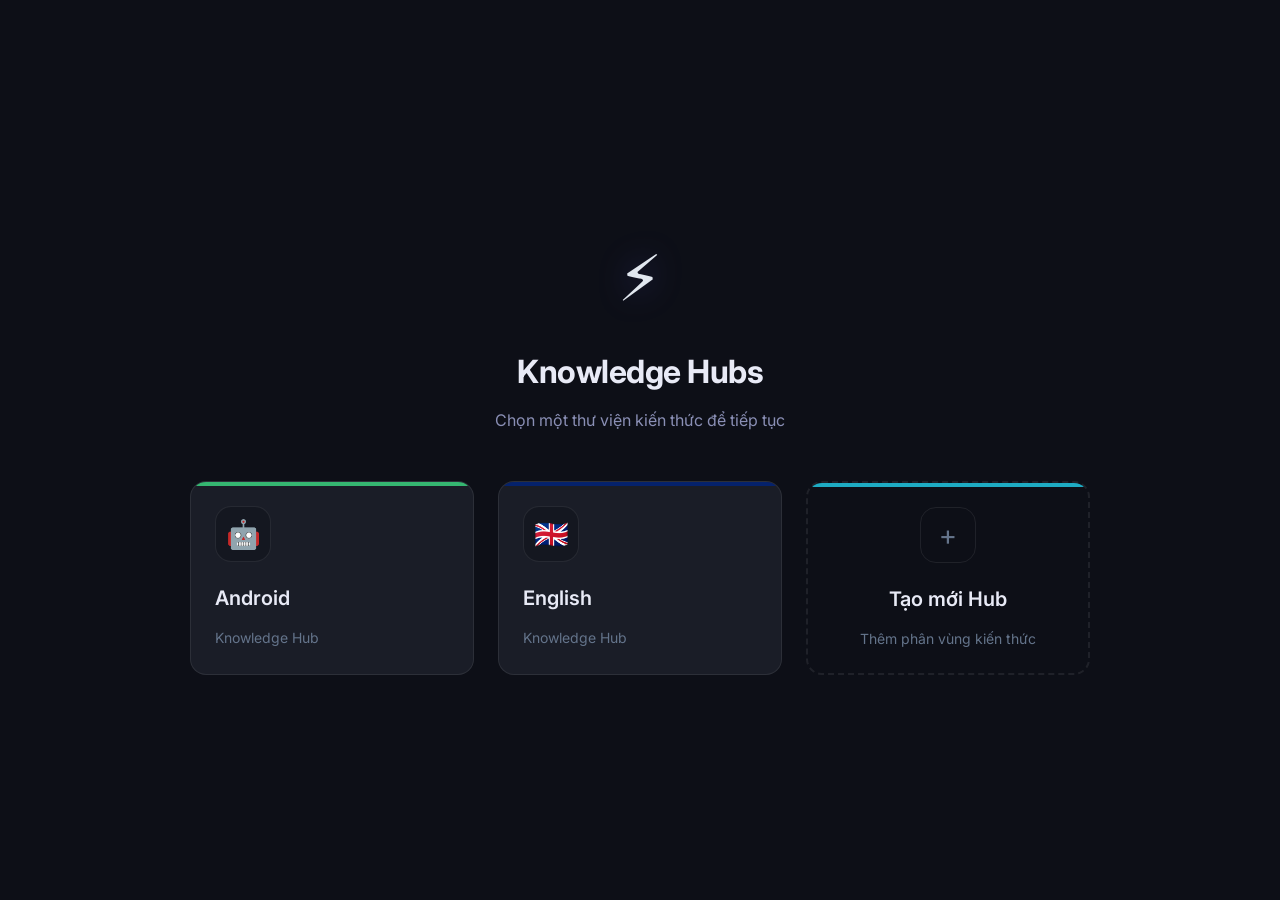
==== commit b40ff83b: "feat: implement multi-hub support and knowledge dashboard - Introduce a Hub Dashboard to allow users" ====
--- a/client/index.html
+++ b/client/index.html
@@ -10,16 +10,29 @@
   <link href="https://fonts.googleapis.com/css2?family=Inter:wght@300;400;500;600;700&family=Fira+Code:wght@400;500&display=swap" rel="stylesheet" />
   <link rel="stylesheet" href="styles/main.css" />
   <link rel="stylesheet" href="styles/detail.css" />
+  <link rel="stylesheet" href="styles/dashboard.css" />
 </head>
 <body>
+  <!-- Hub Dashboard -->
+  <div id="hub-dashboard" class="hub-dashboard">
+    <div class="hub-dashboard-header">
+      <div class="hub-logo">⚡</div>
+      <h1>Knowledge Hubs</h1>
+      <p>Chọn một thư viện kiến thức để tiếp tục</p>
+    </div>
+    <div class="hub-grid" id="hub-grid">
+      <!-- JS rendered -->
+    </div>
+  </div>
+
   <!-- Sidebar -->
   <aside id="sidebar">
     <div class="sidebar-header">
-      <div class="logo">
-        <span class="logo-icon">⚡</span>
+      <div class="logo" id="btn-back-home" style="cursor: pointer;" title="Back to Home Hub">
+        <span class="logo-icon" id="sidebar-hub-icon">⚡</span>
         <div style="flex: 1;">
-          <div class="logo-title">Android</div>
-          <div class="logo-sub">Knowledge Hub</div>
+          <div class="logo-title" id="sidebar-hub-title">Android</div>
+          <div class="logo-sub" id="sidebar-hub-sub">Knowledge Hub</div>
         </div>
         <button class="sidebar-close-btn" id="sidebar-close-btn">✕</button>
       </div>
@@ -63,8 +76,8 @@
 
     <div class="content-area" id="content-area">
       <div class="welcome-screen">
-        <div class="welcome-icon">📱</div>
-        <h1>Android Full Knowledge List</h1>
+        <div class="welcome-icon" id="welcome-icon">📱</div>
+        <h1 id="welcome-title">Knowledge List</h1>
         <p>Chọn một danh mục bên trái để xem và quản lý danh sách kiến thức.</p>
       </div>
     </div>
--- a/client/styles/detail.css
+++ b/client/styles/detail.css
@@ -52,12 +52,25 @@
 }
 
 /* ── Layout ── */
+@keyframes detailOpen {
+  0% {
+    opacity: 0;
+    transform: translateY(20px) scale(0.98);
+  }
+  100% {
+    opacity: 1;
+    transform: translateY(0) scale(1);
+  }
+}
+
 .detail-page {
   position: relative;
   z-index: 1;
-  max-width: 820px;
-  margin: 0 auto;
-  padding: 0 20px 80px;
+  flex: 1;
+  overflow-y: auto;
+  width: 100%;
+  padding: 0 max(20px, calc((100% - 820px) / 2)) 80px;
+  animation: detailOpen 0.4s cubic-bezier(0.16, 1, 0.3, 1) forwards;
 }
 
 /* ── Topbar ── */
--- a/client/styles/dashboard.css
+++ b/client/styles/dashboard.css
@@ -0,0 +1,153 @@
+/* =============================================
+   HUB DASHBOARD
+   ============================================= */
+.hub-dashboard {
+  position: fixed;
+  inset: 0;
+  background: var(--bg-base);
+  z-index: 2000;
+  display: flex;
+  flex-direction: column;
+  align-items: center;
+  justify-content: center;
+  padding: 40px;
+  overflow-y: auto;
+  opacity: 1;
+  transition: opacity 0.3s ease, visibility 0.3s ease;
+}
+
+.hub-dashboard.hidden {
+  opacity: 0;
+  visibility: hidden;
+  pointer-events: none;
+}
+
+.hub-dashboard-header {
+  text-align: center;
+  margin-bottom: 48px;
+  animation: slideDown 0.5s ease;
+}
+
+@keyframes slideDown {
+  from { opacity: 0; transform: translateY(-20px); }
+  to { opacity: 1; transform: translateY(0); }
+}
+
+.hub-logo {
+  font-size: 64px;
+  margin-bottom: 16px;
+  filter: drop-shadow(0 0 16px var(--accent-glow));
+}
+
+.hub-dashboard-header h1 {
+  font-size: 32px;
+  font-weight: 700;
+  color: var(--text-primary);
+  margin-bottom: 8px;
+  letter-spacing: -0.5px;
+}
+
+.hub-dashboard-header p {
+  font-size: 16px;
+  color: var(--text-secondary);
+}
+
+.hub-grid {
+  display: grid;
+  grid-template-columns: repeat(auto-fit, minmax(280px, 1fr));
+  gap: 24px;
+  width: 100%;
+  max-width: 900px;
+  animation: fadeIn 0.8s ease;
+}
+
+@keyframes fadeIn {
+  from { opacity: 0; transform: translateY(20px); }
+  to { opacity: 1; transform: translateY(0); }
+}
+
+.hub-card {
+  background: var(--bg-card);
+  border: 1px solid var(--border);
+  border-radius: var(--radius-lg);
+  padding: 24px;
+  text-align: left;
+  cursor: pointer;
+  transition: all var(--transition);
+  position: relative;
+  overflow: hidden;
+  display: flex;
+  flex-direction: column;
+  gap: 12px;
+}
+
+.hub-card::before {
+  content: '';
+  position: absolute;
+  top: 0; left: 0; right: 0; height: 4px;
+  background: var(--hub-theme, var(--accent));
+  opacity: 0.8;
+  transition: opacity var(--transition);
+}
+
+.hub-card:hover {
+  transform: translateY(-4px);
+  border-color: var(--hub-theme, var(--accent));
+  box-shadow: 0 12px 24px rgba(0, 0, 0, 0.4);
+}
+
+.hub-card-icon {
+  width: 56px;
+  height: 56px;
+  border-radius: 16px;
+  background: var(--bg-surface);
+  display: flex;
+  align-items: center;
+  justify-content: center;
+  font-size: 28px;
+  margin-bottom: 8px;
+  border: 1px solid var(--border);
+  transition: all var(--transition);
+}
+
+.hub-card:hover .hub-card-icon {
+  background: var(--hub-theme, var(--accent));
+  border-color: transparent;
+  transform: scale(1.05);
+}
+
+.hub-card-title {
+  font-size: 20px;
+  font-weight: 600;
+  color: var(--text-primary);
+}
+
+.hub-card-desc {
+  font-size: 14px;
+  color: var(--text-muted);
+  line-height: 1.5;
+  flex: 1;
+}
+
+.btn-add-hub {
+  border: 2px dashed var(--border);
+  background: transparent;
+  align-items: center;
+  justify-content: center;
+  text-align: center;
+}
+
+.btn-add-hub .hub-card-icon {
+  background: transparent;
+  color: var(--text-muted);
+}
+
+.btn-add-hub:hover {
+  border-color: var(--accent);
+  background: var(--accent-glow);
+}
+
+.btn-add-hub:hover .hub-card-icon {
+  color: var(--accent-light);
+  background: transparent;
+}
